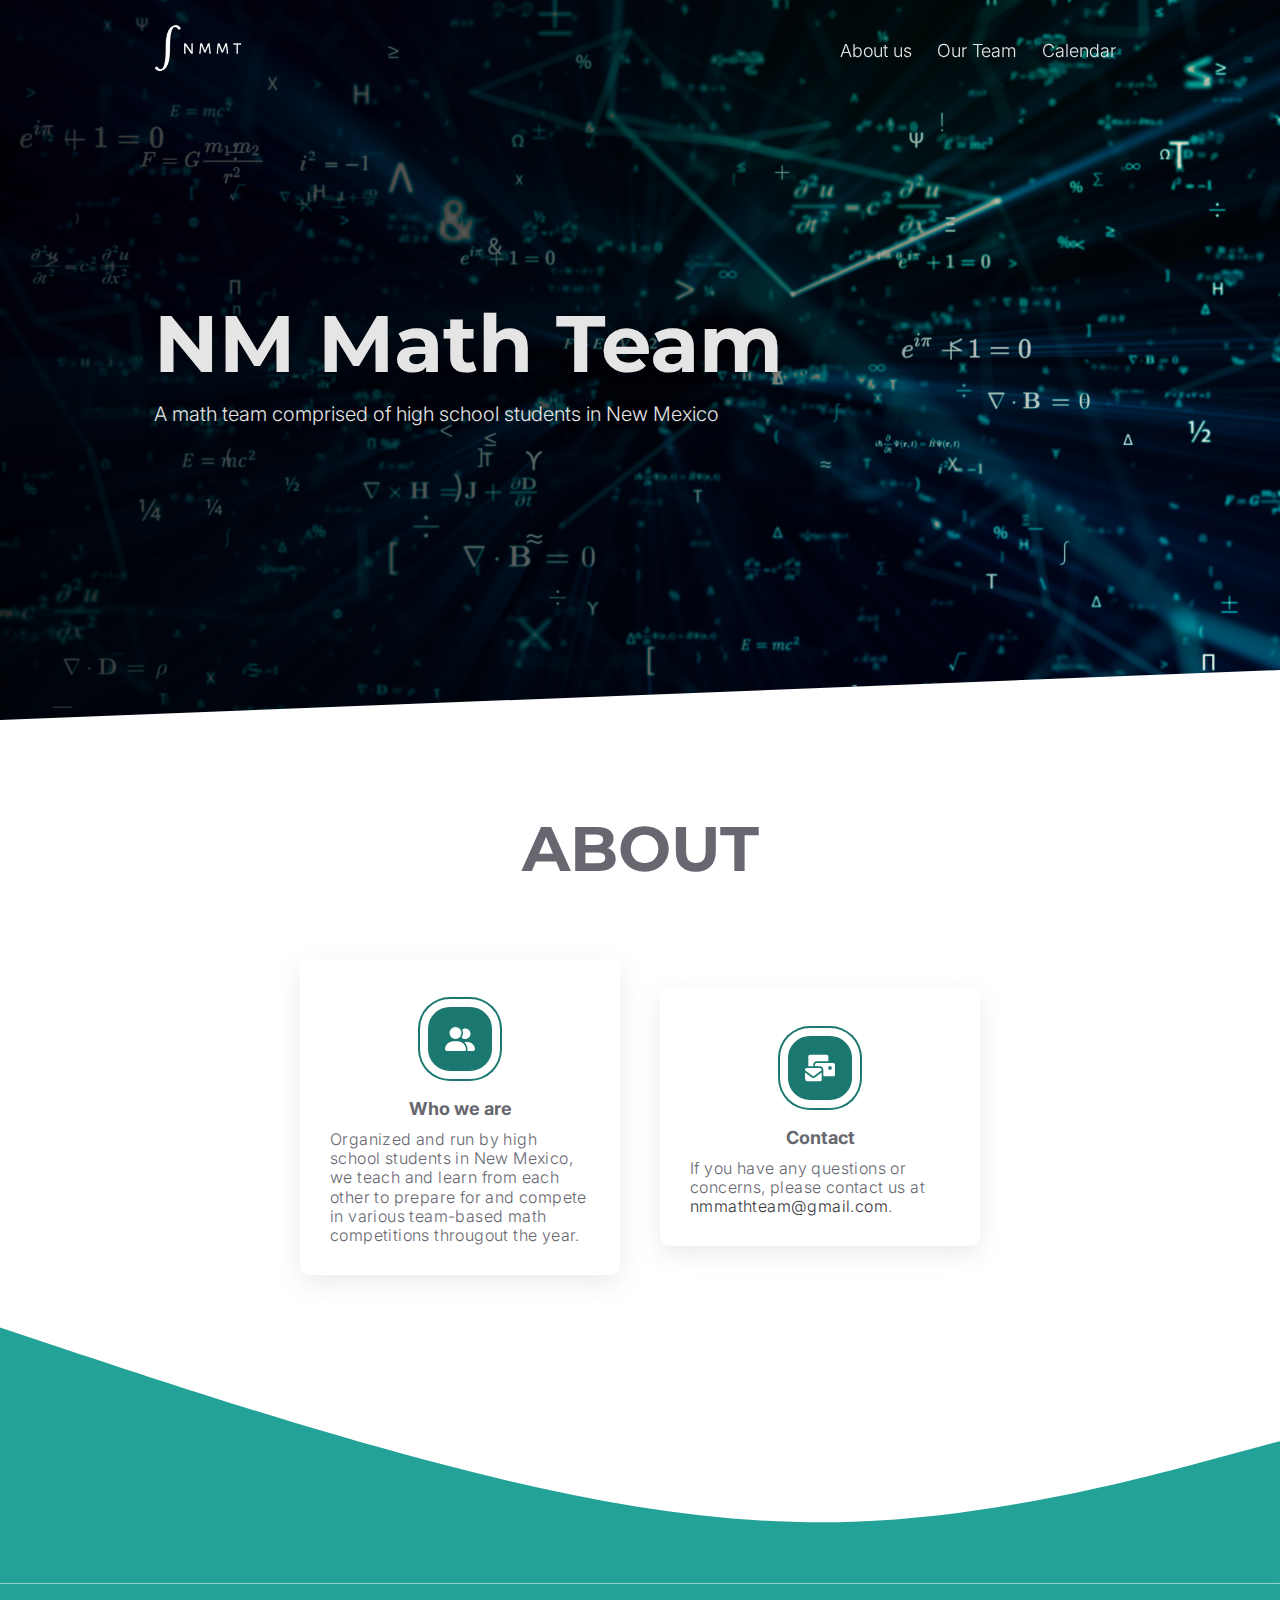
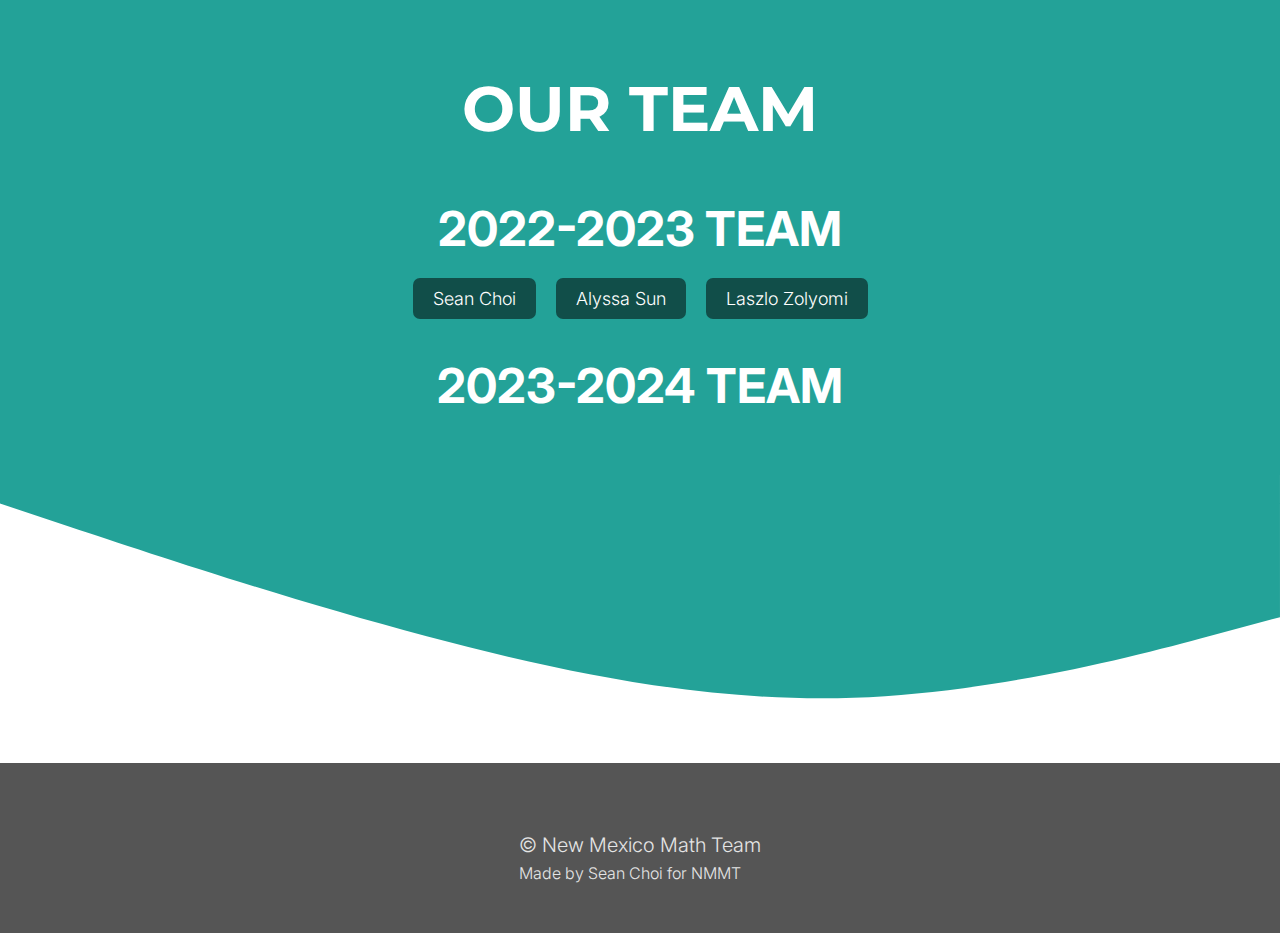
==== index.html @ 55f875b0 "bad fix even more cont'd" ====
<!DOCTYPE html>
<html>

<head>
    <meta charset="utf-8">
    <meta name="viewport" content="width=device-width">
    <link rel="apple-touch-icon" sizes="180x180" href="/img/fav/apple-touch-icon.png">
    <link rel="icon" type="image/png" sizes="32x32" href="/img/fav/favicon-32x32.png">
    <link rel="icon" type="image/png" sizes="16x16" href="/img/fav/favicon-16x16.png">
    <link rel="manifest" href="/site.webmanifest">
    <title>NMMT | Home</title>
    <link rel="preconnect" href="https://fonts.googleapis.com">
    <link rel="preconnect" href="https://fonts.gstatic.com" crossorigin>
    <link
        href="https://fonts.googleapis.com/css2?family=Inter:wght@300;400&family=Montserrat+Alternates:wght@300&family=Montserrat:wght@600&display=swap"
        rel="stylesheet">
    <script src="/js/home.min.js" defer></script>
    <link href="/css/home.min.css" rel="stylesheet" type="text/css" />
</head>

<body>
    <noscript>Please consider enabling Javascript.</noscript>
    <nav></nav>
    <header>
        <h1>NM Math Team</h1>
        <div>A math team comprised of
            high school students in New Mexico

        </div>
    </header>
    <svg xmlns="http://www.w3.org/2000/svg" viewBox="0 0 100 100" preserveAspectRatio="none" class="skew">
        <polygon fill="white" points="0,100 100,0 100,100"></polygon>
    </svg>
    <div class="cards-container">
        <h2>ABOUT</h2>
        <div class="cards">
            <div class="card">
                <svg xmlns="http://www.w3.org/2000/svg" viewBox="0 0 640 512">
                    <path
                        d="M96 128a128 128 0 1 1 256 0A128 128 0 1 1 96 128zM0 482.3C0 383.8 79.8 304 178.3 304h91.4C368.2 304 448 383.8 448 482.3c0 16.4-13.3 29.7-29.7 29.7H29.7C13.3 512 0 498.7 0 482.3zM609.3 512H471.4c5.4-9.4 8.6-20.3 8.6-32v-8c0-60.7-27.1-115.2-69.8-151.8c2.4-.1 4.7-.2 7.1-.2h61.4C567.8 320 640 392.2 640 481.3c0 17-13.8 30.7-30.7 30.7zM432 256c-31 0-59-12.6-79.3-32.9C372.4 196.5 384 163.6 384 128c0-26.8-6.6-52.1-18.3-74.3C384.3 40.1 407.2 32 432 32c61.9 0 112 50.1 112 112s-50.1 112-112 112z"
                        fill="white" />
                </svg>
                <h3>Who we are</h3>
                <p>Organized and run by high school students in New Mexico, we teach and learn from each other to
                    prepare for and compete in various team-based math competitions througout the year.</p>
            </div>
            <div class="card">
                <svg xmlns="http://www.w3.org/2000/svg" viewBox="0 0 576 512">
                    <path
                        d="M96 0C78.3 0 64 14.3 64 32V224h96V192c0-35.3 28.7-64 64-64H448V32c0-17.7-14.3-32-32-32H96zM224 160c-17.7 0-32 14.3-32 32v32h96c35.3 0 64 28.7 64 64V416H544c17.7 0 32-14.3 32-32V192c0-17.7-14.3-32-32-32H224zm240 64h32c8.8 0 16 7.2 16 16v32c0 8.8-7.2 16-16 16H464c-8.8 0-16-7.2-16-16V240c0-8.8 7.2-16 16-16zM32 256c-17.7 0-32 14.3-32 32v13L155.1 415.9c1.4 1 3.1 1.6 4.9 1.6s3.5-.6 4.9-1.6L320 301V288c0-17.7-14.3-32-32-32H32zm288 84.8L184 441.6c-6.9 5.1-15.3 7.9-24 7.9s-17-2.8-24-7.9L0 340.8V480c0 17.7 14.3 32 32 32H288c17.7 0 32-14.3 32-32V340.8z"
                        fill="white" />
                </svg>
                <h3>Contact</h3>
                <p>If you have any questions or concerns, please contact us at <a
                        href="mailto:nmmathteam@gmail.com">nmmathteam@gmail.com</a>.</p>
            </div>
        </div>
    </div>
    <svg class="wa" xmlns="http://www.w3.org/2000/svg" viewBox="0 0 1440 320">
        <path fill="#23a298" fill-opacity="1"
            d="M0,32L80,58.7C160,85,320,139,480,181.3C640,224,800,256,960,250.7C1120,245,1280,203,1360,181.3L1440,160L1440,320L1360,320C1280,320,1120,320,960,320C800,320,640,320,480,320C320,320,160,320,80,320L0,320Z">
        </path>
    </svg>
    <section class="two wave">
        <h2>OUR TEAM</h2>
        <h3>2022-2023 TEAM</h3>
        <div class="name-wrap">
            <div class="name">Sean Choi</div>
            <div class="name">Alyssa Sun</div>
            <div class="name">Laszlo Zolyomi</div>
        </div>
        <h3>2023-2024 TEAM</h3>

    </section>
    <svg class="wa" xmlns="http://www.w3.org/2000/svg" viewBox="0 0 1440 320">
        <path fill="#23a298" fill-opacity="1"
            d="M0,32L80,58.7C160,85,320,139,480,181.3C640,224,800,256,960,250.7C1120,245,1280,203,1360,181.3L1440,160L1440,0L1360,0C1280,0,1120,0,960,0C800,0,640,0,480,0C320,0,160,0,80,0L0,0Z">
        </path>
    </svg>
    <footer></footer>
</body>

</html>
---- css/home.min.css ----
@charset "UTF-8";*{box-sizing:border-box}body,html{margin:0;padding:0;font-size:18px;font-family:inter,sans-serif;height:100%;font-weight:300;overscroll-behavior:none}nav,footer,.cards{display:flex;align-items:center}h1,h2{font-family:montserrat,sans-serif}a:not(nav a){color:#36363b;text-decoration:none;transition:color .3s}a:not(nav a):hover{color:#000}section{padding:50px 15vw;margin:0}section.two{background-color:#23a298;color:#fff}hr{width:80vw;border-top:1px solid #eee}h2{font-size:63px;text-align:center;margin-top:4vh;color:#676770}h3{font-size:48px;margin-top:3vh;color:#676770;margin-bottom:10px}.two h2,.two h3{color:#fff}nav{padding:0 12vw;width:100%;height:100px;justify-content:space-between;position:fixed;z-index:1;background:0 0;transition:background .3s,height .3s}nav a{color:#e5e5e5;text-decoration:none;white-space:nowrap;transition:color .3s}nav img{height:50px;transition:height .3s,invert .3s;width:auto}nav li{list-style:none;margin:0;padding:0;display:inline-block;margin-left:10px;margin-right:10px}nav ul{margin:0;padding:0}@media only screen and (max-width:800px){nav{padding:0 5vw}}.collapsed-nav{height:50px;background:#fff;box-shadow:0 2px 2px rgba(0,0,0,5%)}.collapsed-nav img{filter:invert(1);height:40px}.collapsed-nav a{color:#1f2532}#hamburger{display:none;cursor:pointer;z-index:4}#hamburger div{width:35px;height:5px;border-radius:3px;background-color:#fff;margin:6px 0;transition:.3s}#hamburger.open div:nth-of-type(1){transform:translate(0,11px)rotate(45deg)}#hamburger.open div:nth-of-type(2){opacity:0}#hamburger.open div:nth-of-type(3){transform:translate(0,-11px)rotate(-45deg)}@media only screen and (max-width:800px){.collapsed-nav a{color:#fff}.collapsed-nav #hamburger div{background:#000}nav ul{display:flex;flex-direction:column;position:absolute;align-items:center;top:0;right:0;transform:translateX(200px);-webkit-transform:translateX(200px);width:200px;height:100vh;z-index:2;background:#23a298;margin:0;padding:60px 15px 0;transition:transform .3s;overflow:hidden}nav ul li{padding:10px 25px;border-bottom:1px solid rgba(255,255,255,.1);margin:0}nav ul a{display:block;position:relative;padding-top:10px;padding-bottom:10px;text-transform:uppercase}nav ul.open{transform:translateX(0);-webkit-transform:translateX(0)}#hamburger{display:block}#hamburger.open{position:fixed;top:20px;right:20px}#hamburger.open div{background-color:#fff}}footer{background:#555;height:170px;padding:0 35vw 0 25vw;justify-content:space-between;color:#e5e5e5}footer div{display:inline-block}footer a{text-decoration:none;color:#e5e5e5}footer img{height:60px}#footer-links{display:none}#copyright{margin:0}footer{padding:0;justify-content:center}@media only screen and (max-width:800px){#footer-links{display:none}#copyright{margin:0}footer{padding:0;justify-content:center;height:120px}}@media only screen and (max-width:500px){#madebyme{display:none;font-size:15px}}#copyright{display:block;font-size:20px;margin-top:20px;margin-bottom:5px}#madebyme{font-size:16px}#footer-links a{display:block;line-height:1.4}header{height:80vh;display:flex;flex-direction:column;justify-content:center;padding-left:12vw;color:#e5e5e5;background:linear-gradient(to right,rgba(0,0,0,.8),rgba(0,0,0,.6),transparent),url(/img/bg.jpeg);background-repeat:no-repeat;background-size:cover;background-position:50%;text-shadow:0 0 10px rgba(0,0,0,.4)}header div{font-size:20px}header h1{margin:0;padding:0;margin-bottom:10px;font-size:80px}.skew{transform:translateY(-50px);width:100%;height:50px}@media only screen and (max-width:800px){header{padding-left:5vw;height:90vh}header h1{font-size:60px;margin-bottom:30px}header div{font-size:17px}.skew{height:30px;transform:translateY(-30px)}}@media only screen and (max-width:500px){header{height:100vh;padding-left:15px}header h1{white-space:wrap;padding-left:10%;line-height:1.4}header div{display:none}.cards{padding:0 5vw}.skew{display:none}}.cards{padding:0 15vw;justify-content:center;flex-wrap:wrap;flex-grow:1;font-size:16px;line-height:1.3em;color:#676770}.cards h3{margin:0;padding:0;margin-bottom:10px;font-size:18px;text-align:center}.card{margin:20px;padding:30px;padding-top:40px;width:25vw;box-shadow:rgba(149,157,165,.2)0 8px 24px;min-width:300px;max-width:600px;border-radius:10px}.card p{margin:0;padding:0;letter-spacing:.4px;line-height:1.2em}.card img,.card svg{margin:0 auto;margin-bottom:20px;height:80px;width:80px;display:block;background:#1a7871;padding:17px;border-radius:30px;border:8px solid #fff;box-shadow:0 0 0 2px #1a7871}section{text-align:center}svg.wa:nth-of-type(2){transform:translateY(4px)}.name{background:#114e49;padding:10px 20px;border-radius:7px;display:block;margin:10px}.name-wrap{display:flex;justify-content:center;flex-wrap:wrap}
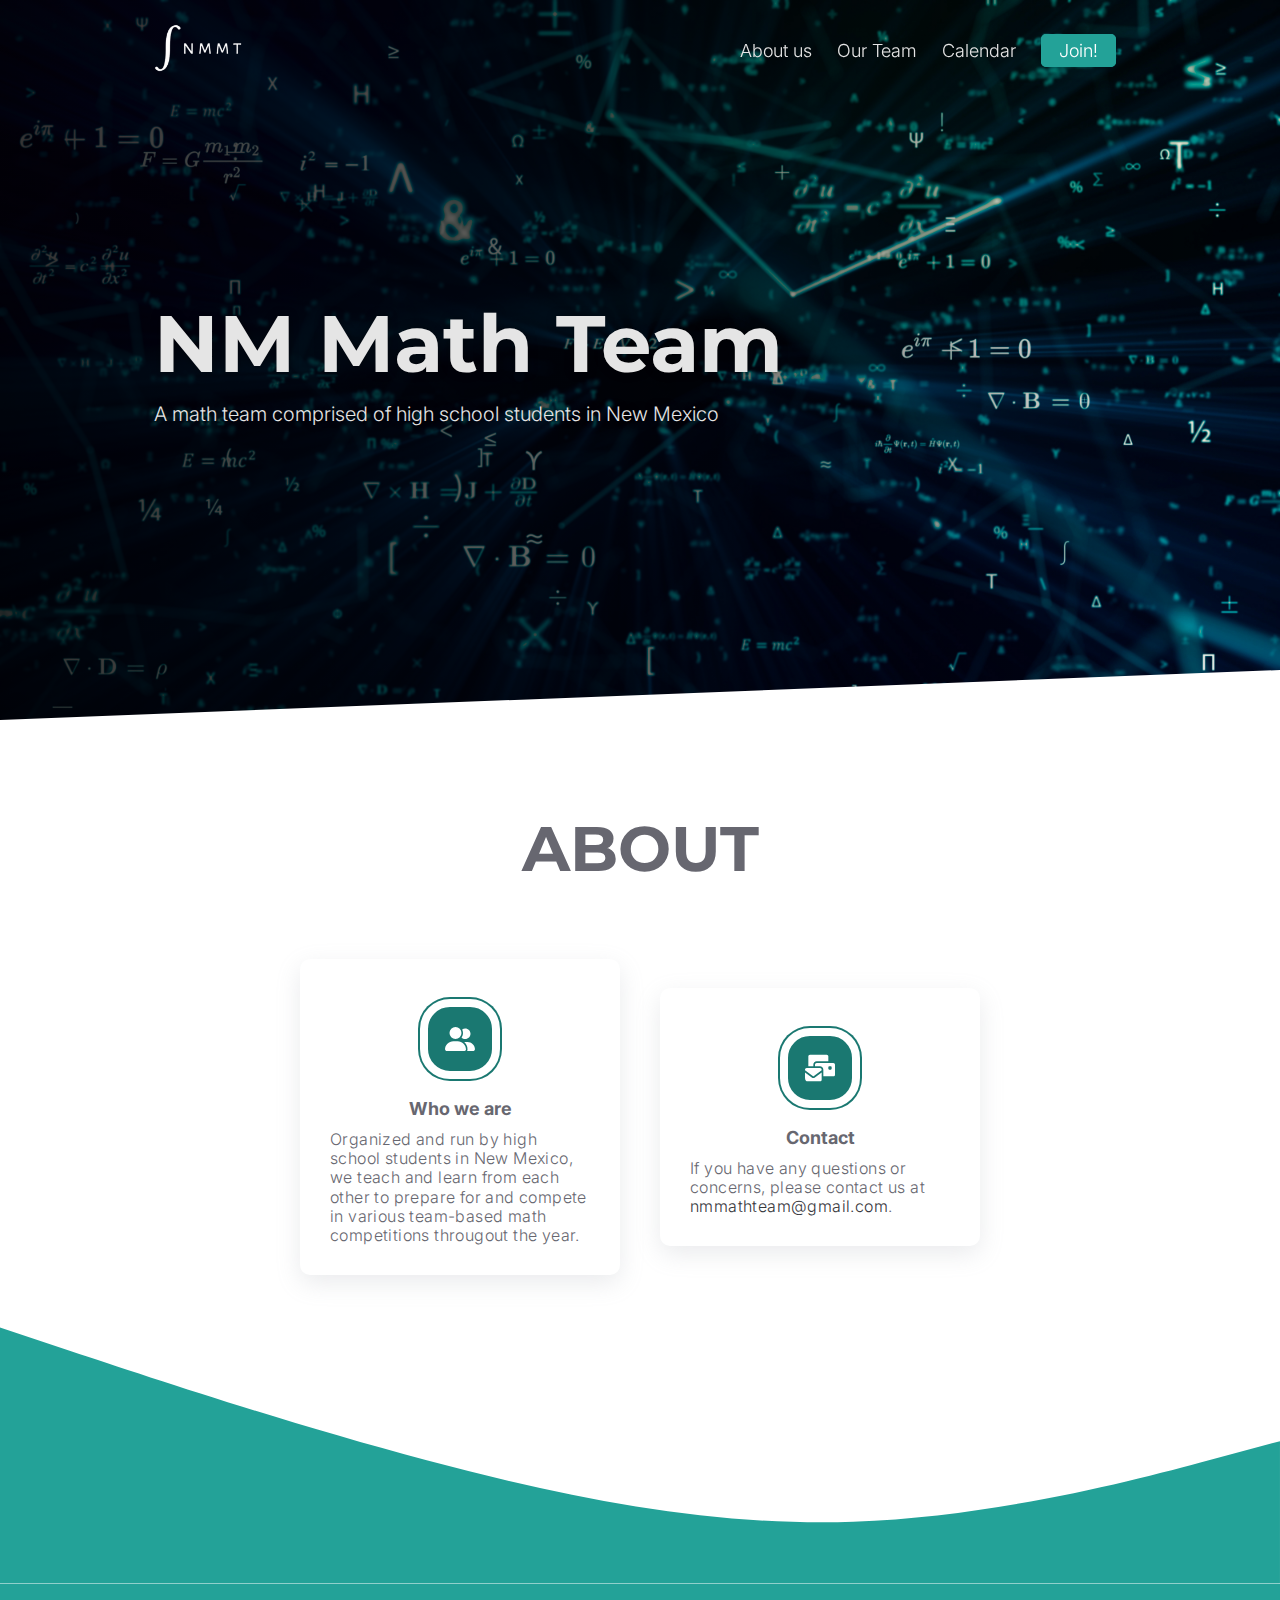
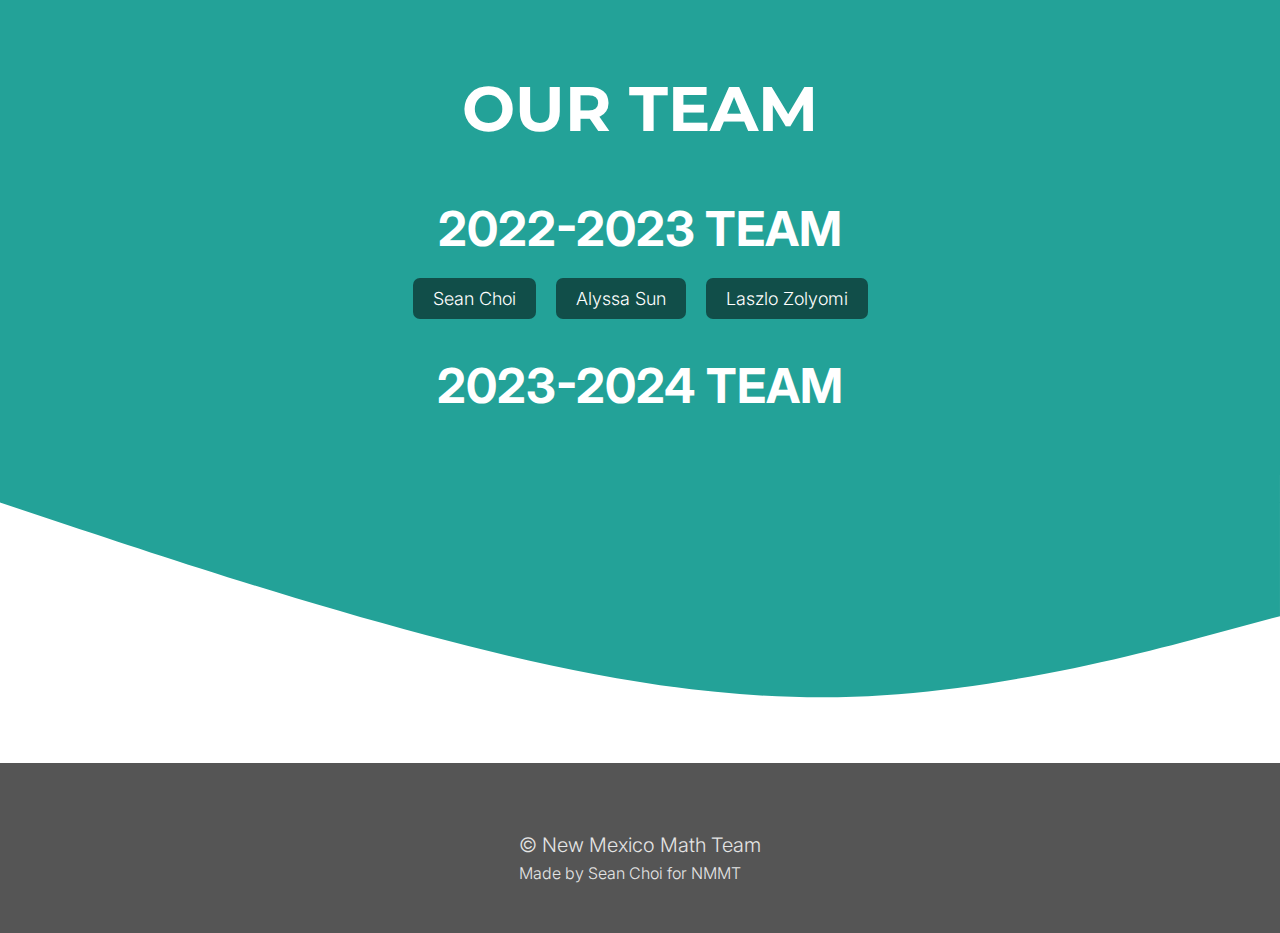
==== commit 8c3dc8e1: "Add Join button" ====
--- a/index.html
+++ b/index.html
@@ -14,8 +14,8 @@
     <link
         href="https://fonts.googleapis.com/css2?family=Inter:wght@300;400&family=Montserrat+Alternates:wght@300&family=Montserrat:wght@600&display=swap"
         rel="stylesheet">
-    <script src="/js/home.min.js" defer></script>
-    <link href="/css/home.min.css" rel="stylesheet" type="text/css" />
+    <script src="/js/home.js" defer></script>
+    <link href="/css/home.css" rel="stylesheet" type="text/css" />
 </head>
 
 <body>
@@ -80,4 +80,4 @@
     <footer></footer>
 </body>
 
-</html>
+</html>--- a/css/home.css
+++ b/css/home.css
@@ -0,0 +1 @@
+@charset "UTF-8";*{box-sizing:border-box}body,html{margin:0;padding:0;font-size:18px;font-family:inter,sans-serif;height:100%;font-weight:300;overscroll-behavior:none}nav,footer,.cards{display:flex;align-items:center}h1,h2{font-family:montserrat,sans-serif}a:not(nav a){color:#36363b;text-decoration:none;transition:color .3s}a:not(nav a):hover{color:#000}section{padding:50px 15vw;margin:0}section.two{background-color:#23a298;color:#fff}hr{width:80vw;border-top:1px solid #eee}h2{font-size:63px;text-align:center;margin-top:4vh;color:#676770}h3{font-size:48px;margin-top:3vh;color:#676770;margin-bottom:10px}.two h2,.two h3{color:#fff}#join{background:#23a298;padding:5px 17px;border-radius:5px;color:#fff;border:1px solid #23a298;transition:color .3s,background .3s}#join:hover{color:#23a298;background:0 0}nav{padding:0 12vw;width:100%;height:100px;justify-content:space-between;position:fixed;z-index:1;background:0 0;transition:background .3s,height .3s}nav a{color:#e5e5e5;text-decoration:none;white-space:nowrap;transition:color .3s}nav img{height:50px;transition:height .3s,invert .3s;width:auto}nav li{list-style:none;margin:0;padding:0;display:inline-block;margin-left:10px;margin-right:10px}nav ul{margin:0;padding:0}@media only screen and (max-width:800px){nav{padding:0 5vw}}.collapsed-nav{height:50px;background:#fff;box-shadow:0 2px 2px rgba(0,0,0,5%)}.collapsed-nav img{filter:invert(1);height:40px}.collapsed-nav a{color:#1f2532}#hamburger{display:none;cursor:pointer;z-index:4}#hamburger div{width:35px;height:5px;border-radius:3px;background-color:#fff;margin:6px 0;transition:.3s}#hamburger.open div:nth-of-type(1){transform:translate(0,11px)rotate(45deg)}#hamburger.open div:nth-of-type(2){opacity:0}#hamburger.open div:nth-of-type(3){transform:translate(0,-11px)rotate(-45deg)}@media only screen and (max-width:800px){.collapsed-nav a{color:#fff}.collapsed-nav #hamburger div{background:#000}nav ul{display:flex;flex-direction:column;position:absolute;align-items:center;top:0;right:0;transform:translateX(200px);-webkit-transform:translateX(200px);width:200px;height:100vh;z-index:2;background:#23a298;margin:0;padding:60px 15px 0;transition:transform .3s;overflow:hidden}nav ul li{padding:10px 25px;border-bottom:1px solid rgba(255,255,255,.1);margin:0}nav ul a{display:block;position:relative;padding-top:10px;padding-bottom:10px;text-transform:uppercase}nav ul.open{transform:translateX(0);-webkit-transform:translateX(0)}#hamburger{display:block}#hamburger.open{position:fixed;top:20px;right:20px}#hamburger.open div{background-color:#fff}}footer{background:#555;height:170px;padding:0 35vw 0 25vw;justify-content:space-between;color:#e5e5e5}footer div{display:inline-block}footer a{text-decoration:none;color:#e5e5e5}footer img{height:60px}#footer-links{display:none}#copyright{margin:0}footer{padding:0;justify-content:center}@media only screen and (max-width:800px){#footer-links{display:none}#copyright{margin:0}footer{padding:0;justify-content:center;height:120px}}@media only screen and (max-width:500px){#madebyme{display:none;font-size:15px}}#copyright{display:block;font-size:20px;margin-top:20px;margin-bottom:5px}#madebyme{font-size:16px}#footer-links a{display:block;line-height:1.4}header{height:80vh;display:flex;flex-direction:column;justify-content:center;padding-left:12vw;color:#e5e5e5;background:linear-gradient(to right,rgba(0,0,0,.8),rgba(0,0,0,.6),transparent),url(/img/bg.jpeg);background-repeat:no-repeat;background-size:cover;background-position:50%;text-shadow:0 0 10px rgba(0,0,0,.4)}header div{font-size:20px}header h1{margin:0;padding:0;margin-bottom:10px;font-size:80px}.skew{transform:translateY(-50px);width:100%;height:50px}@media only screen and (max-width:800px){header{padding-left:5vw;height:90vh}header h1{font-size:60px;margin-bottom:30px}header div{font-size:17px}.skew{height:30px;transform:translateY(-30px)}}@media only screen and (max-width:500px){header{height:100vh;padding-left:15px}header h1{white-space:wrap;padding-left:10%;line-height:1.4}header div{display:none}.cards{padding:0 5vw}.skew{display:none}}.cards{padding:0 15vw;justify-content:center;flex-wrap:wrap;flex-grow:1;font-size:16px;line-height:1.3em;color:#676770}.cards h3{margin:0;padding:0;margin-bottom:10px;font-size:18px;text-align:center}.card{margin:20px;padding:30px;padding-top:40px;width:25vw;box-shadow:rgba(149,157,165,.2)0 8px 24px;min-width:300px;max-width:600px;border-radius:10px}.card p{margin:0;padding:0;letter-spacing:.4px;line-height:1.2em}.card img,.card svg{margin:0 auto;margin-bottom:20px;height:80px;width:80px;display:block;background:#1a7871;padding:17px;border-radius:30px;border:8px solid #fff;box-shadow:0 0 0 2px #1a7871}section{text-align:center}svg.wa:nth-of-type(2){transform:translateY(4px)}svg.wa:nth-of-type(3){transform:translateY(-1px)}.name{background:#114e49;padding:10px 20px;border-radius:7px;display:block;margin:10px}.name-wrap{display:flex;justify-content:center;flex-wrap:wrap}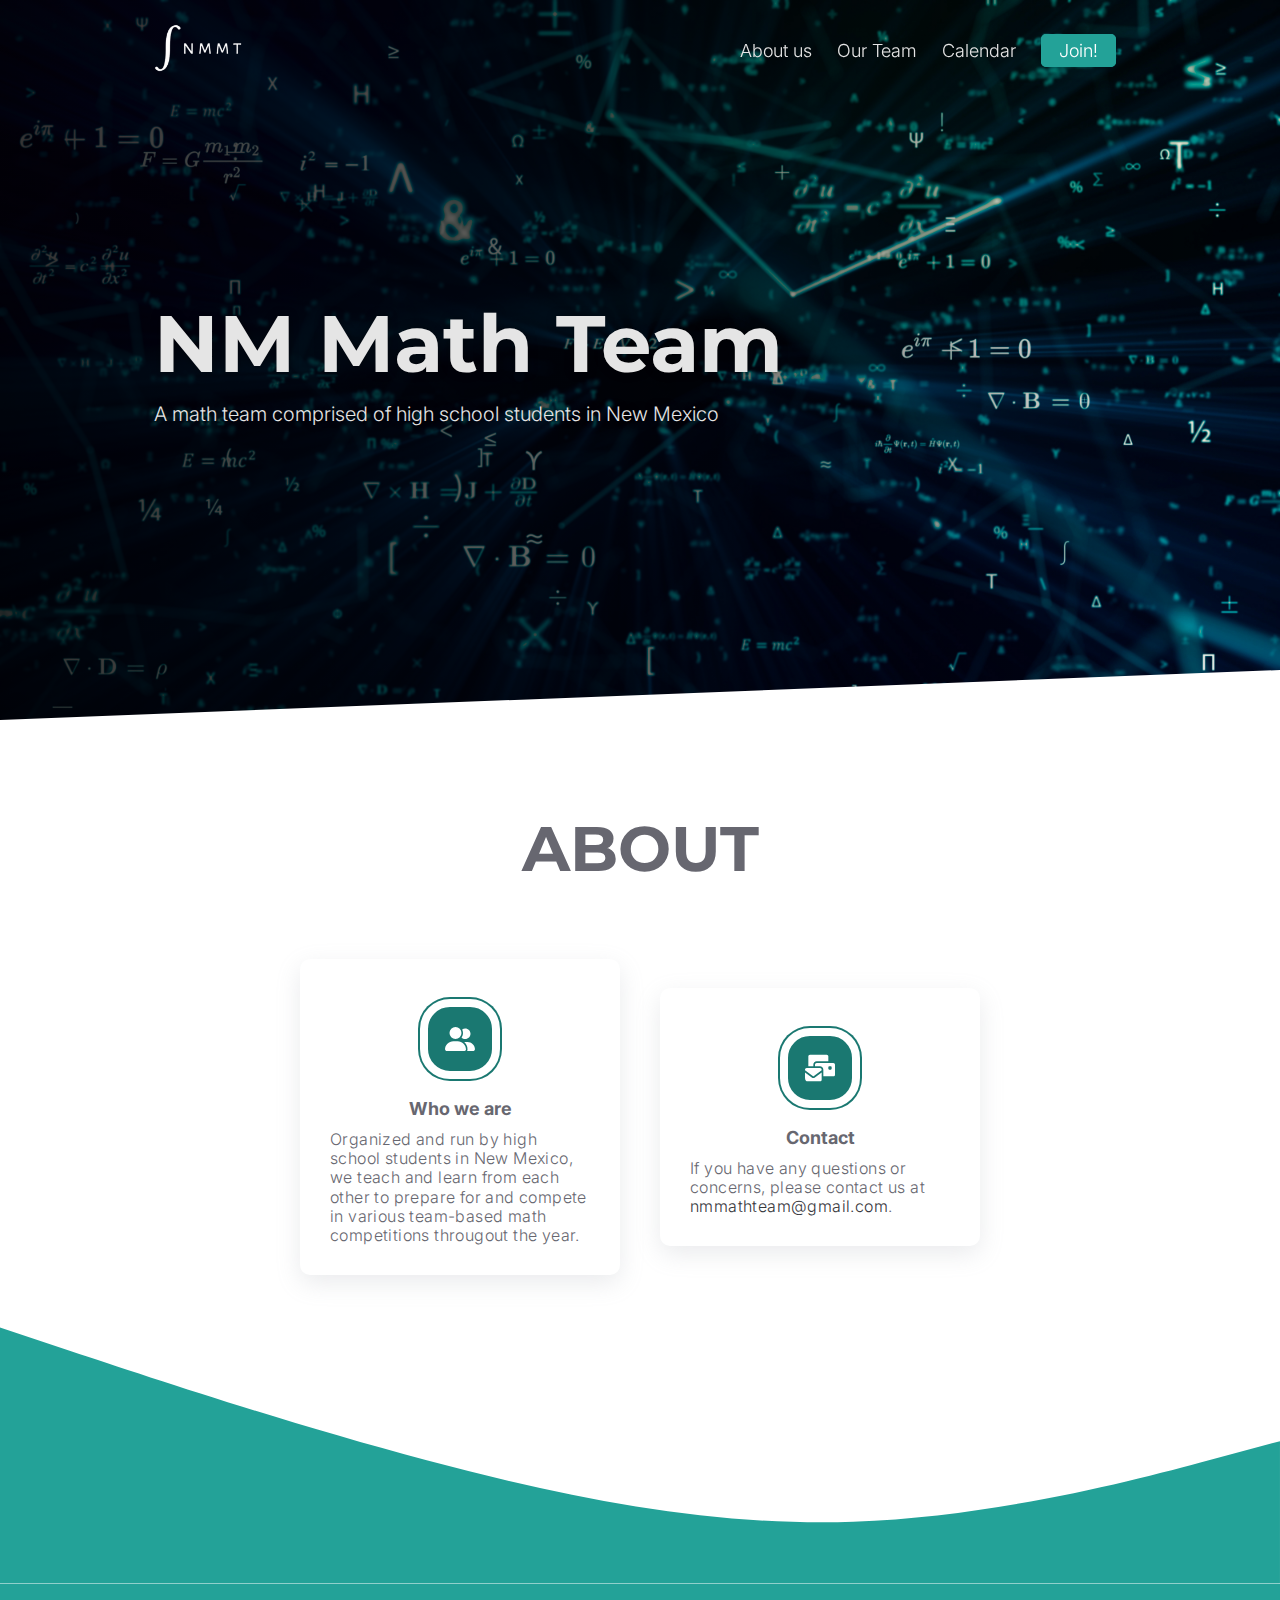
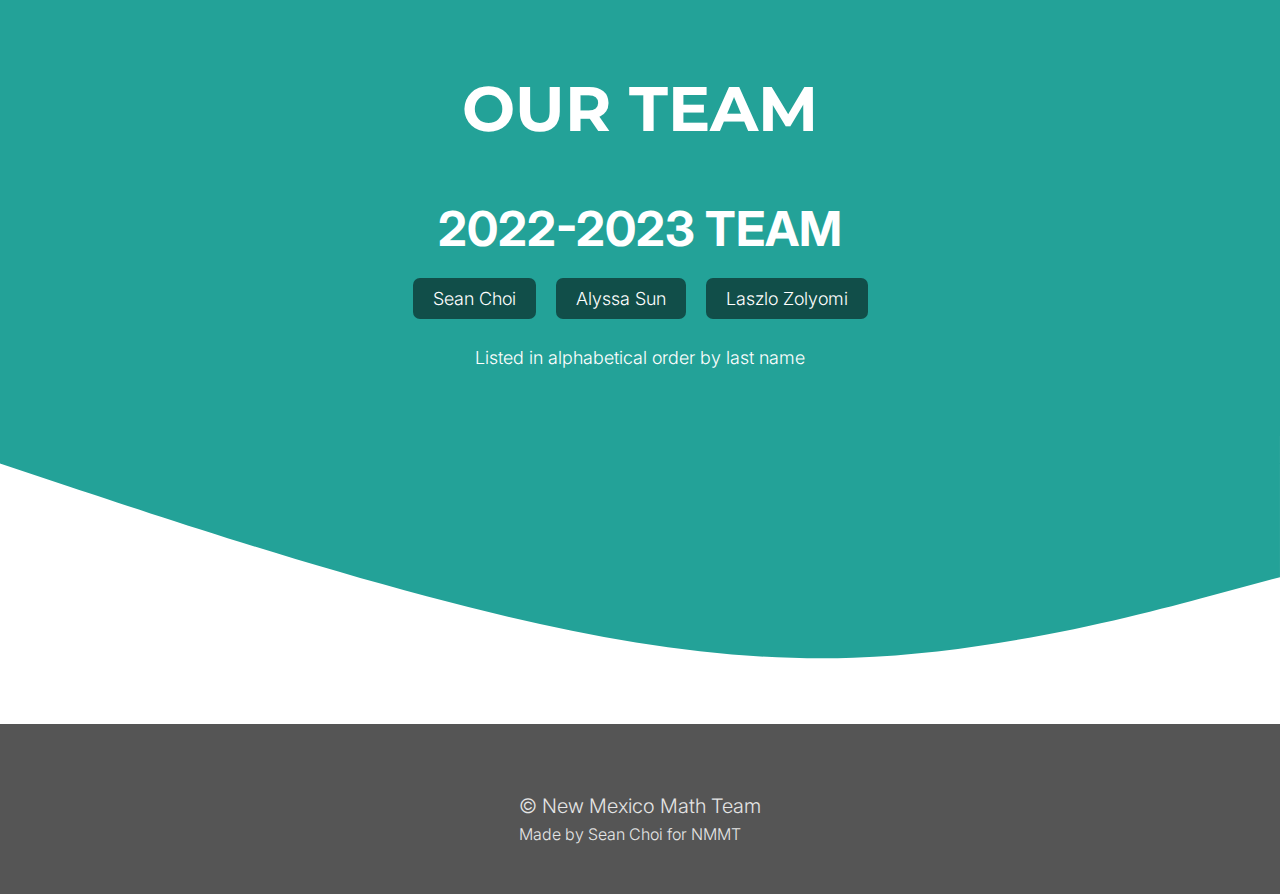
==== commit 112452f5: "alphabetize" ====
--- a/index.html
+++ b/index.html
@@ -69,7 +69,7 @@
             <div class="name">Alyssa Sun</div>
             <div class="name">Laszlo Zolyomi</div>
         </div>
-        <h3>2023-2024 TEAM</h3>
+        <p>Listed in alphabetical order by last name</p>
 
     </section>
     <svg class="wa" xmlns="http://www.w3.org/2000/svg" viewBox="0 0 1440 320">
@@ -80,4 +80,4 @@
     <footer></footer>
 </body>
 
-</html>+</html>
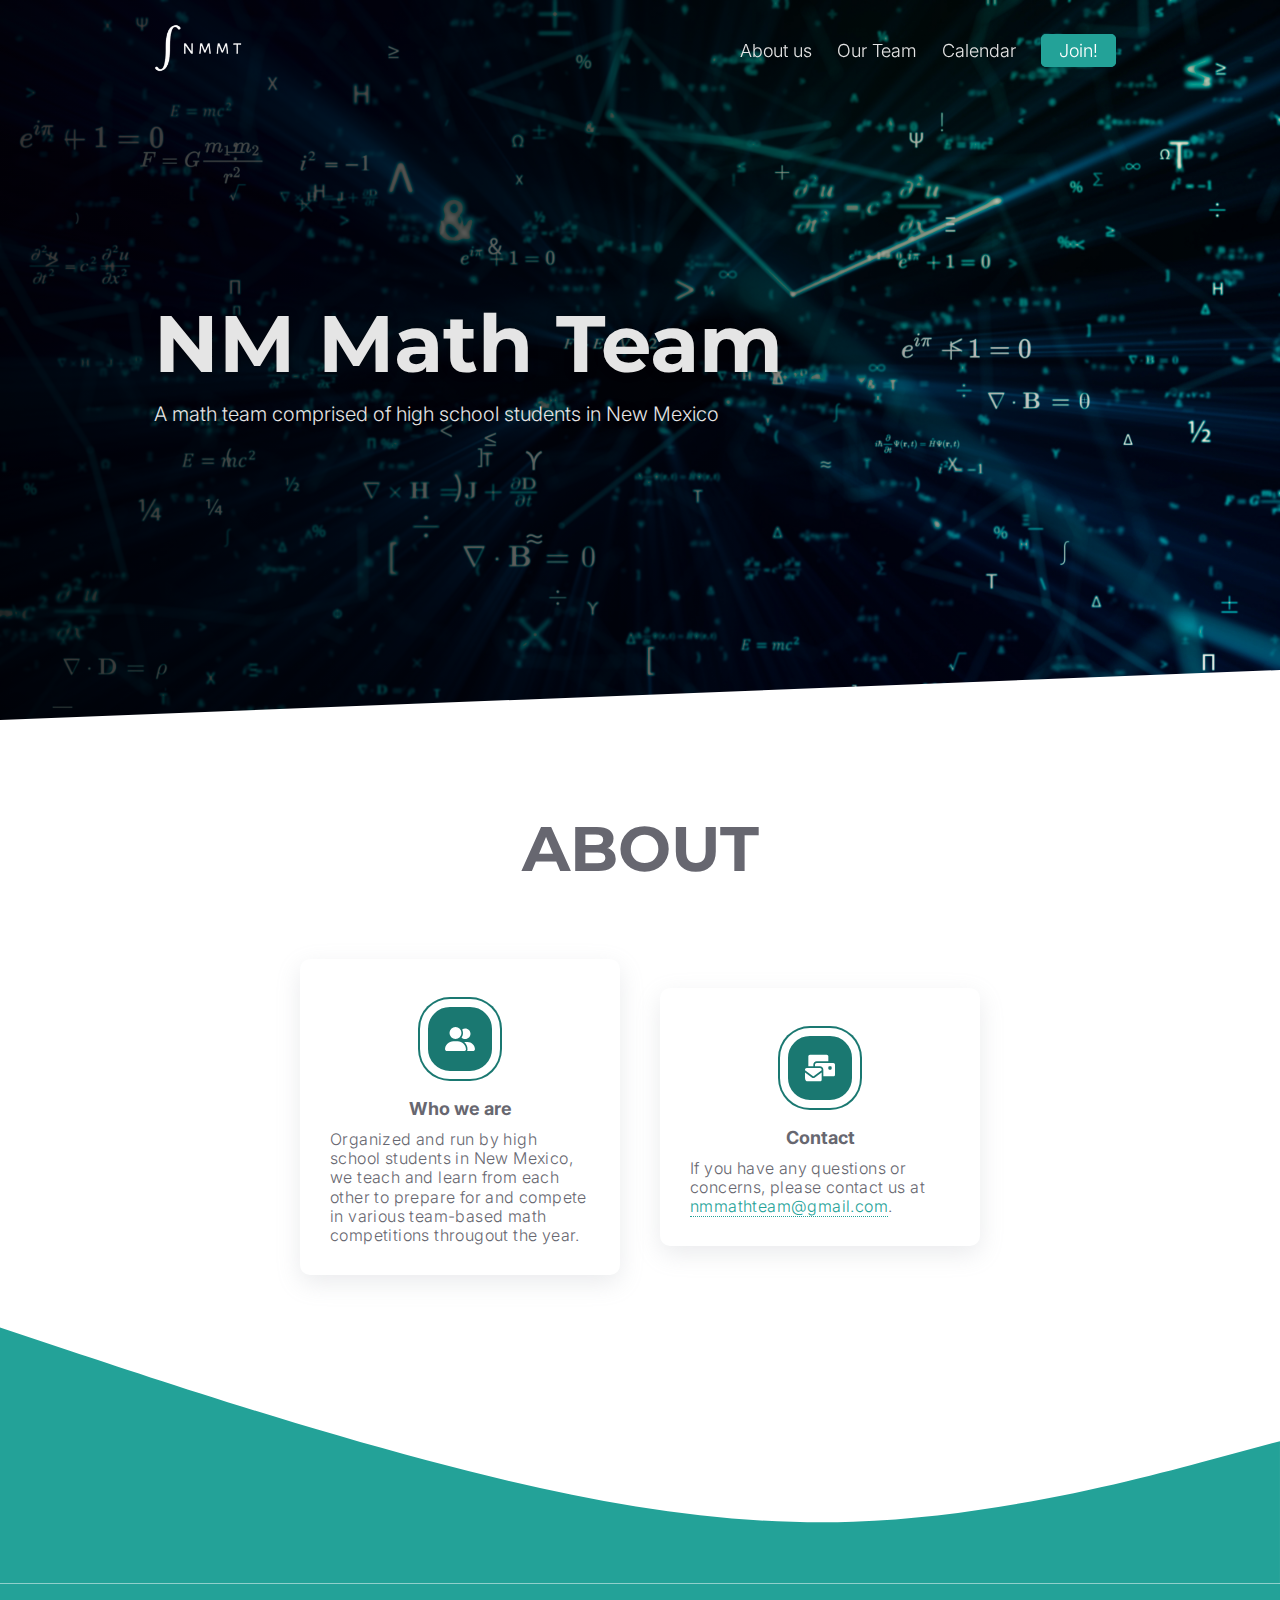
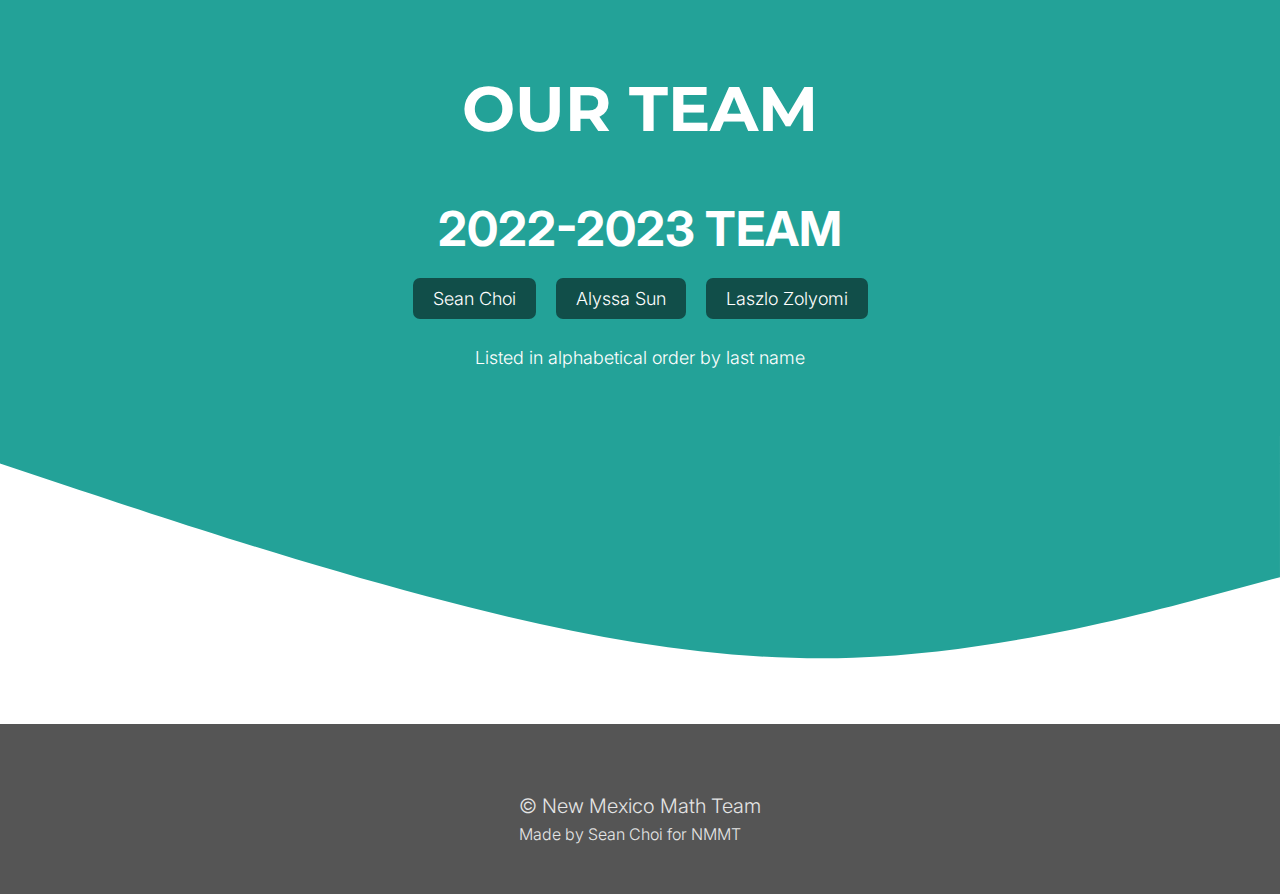
==== commit 6b32945e: "Mobile fix" ====
--- a/index.html
+++ b/index.html
@@ -80,4 +80,4 @@
     <footer></footer>
 </body>
 
-</html>
+</html>--- a/css/home.css
+++ b/css/home.css
@@ -1 +1 @@
-@charset "UTF-8";*{box-sizing:border-box}body,html{margin:0;padding:0;font-size:18px;font-family:inter,sans-serif;height:100%;font-weight:300;overscroll-behavior:none}nav,footer,.cards{display:flex;align-items:center}h1,h2{font-family:montserrat,sans-serif}a:not(nav a){color:#36363b;text-decoration:none;transition:color .3s}a:not(nav a):hover{color:#000}section{padding:50px 15vw;margin:0}section.two{background-color:#23a298;color:#fff}hr{width:80vw;border-top:1px solid #eee}h2{font-size:63px;text-align:center;margin-top:4vh;color:#676770}h3{font-size:48px;margin-top:3vh;color:#676770;margin-bottom:10px}.two h2,.two h3{color:#fff}#join{background:#23a298;padding:5px 17px;border-radius:5px;color:#fff;border:1px solid #23a298;transition:color .3s,background .3s}#join:hover{color:#23a298;background:0 0}nav{padding:0 12vw;width:100%;height:100px;justify-content:space-between;position:fixed;z-index:1;background:0 0;transition:background .3s,height .3s}nav a{color:#e5e5e5;text-decoration:none;white-space:nowrap;transition:color .3s}nav img{height:50px;transition:height .3s,invert .3s;width:auto}nav li{list-style:none;margin:0;padding:0;display:inline-block;margin-left:10px;margin-right:10px}nav ul{margin:0;padding:0}@media only screen and (max-width:800px){nav{padding:0 5vw}}.collapsed-nav{height:50px;background:#fff;box-shadow:0 2px 2px rgba(0,0,0,5%)}.collapsed-nav img{filter:invert(1);height:40px}.collapsed-nav a{color:#1f2532}#hamburger{display:none;cursor:pointer;z-index:4}#hamburger div{width:35px;height:5px;border-radius:3px;background-color:#fff;margin:6px 0;transition:.3s}#hamburger.open div:nth-of-type(1){transform:translate(0,11px)rotate(45deg)}#hamburger.open div:nth-of-type(2){opacity:0}#hamburger.open div:nth-of-type(3){transform:translate(0,-11px)rotate(-45deg)}@media only screen and (max-width:800px){.collapsed-nav a{color:#fff}.collapsed-nav #hamburger div{background:#000}nav ul{display:flex;flex-direction:column;position:absolute;align-items:center;top:0;right:0;transform:translateX(200px);-webkit-transform:translateX(200px);width:200px;height:100vh;z-index:2;background:#23a298;margin:0;padding:60px 15px 0;transition:transform .3s;overflow:hidden}nav ul li{padding:10px 25px;border-bottom:1px solid rgba(255,255,255,.1);margin:0}nav ul a{display:block;position:relative;padding-top:10px;padding-bottom:10px;text-transform:uppercase}nav ul.open{transform:translateX(0);-webkit-transform:translateX(0)}#hamburger{display:block}#hamburger.open{position:fixed;top:20px;right:20px}#hamburger.open div{background-color:#fff}}footer{background:#555;height:170px;padding:0 35vw 0 25vw;justify-content:space-between;color:#e5e5e5}footer div{display:inline-block}footer a{text-decoration:none;color:#e5e5e5}footer img{height:60px}#footer-links{display:none}#copyright{margin:0}footer{padding:0;justify-content:center}@media only screen and (max-width:800px){#footer-links{display:none}#copyright{margin:0}footer{padding:0;justify-content:center;height:120px}}@media only screen and (max-width:500px){#madebyme{display:none;font-size:15px}}#copyright{display:block;font-size:20px;margin-top:20px;margin-bottom:5px}#madebyme{font-size:16px}#footer-links a{display:block;line-height:1.4}header{height:80vh;display:flex;flex-direction:column;justify-content:center;padding-left:12vw;color:#e5e5e5;background:linear-gradient(to right,rgba(0,0,0,.8),rgba(0,0,0,.6),transparent),url(/img/bg.jpeg);background-repeat:no-repeat;background-size:cover;background-position:50%;text-shadow:0 0 10px rgba(0,0,0,.4)}header div{font-size:20px}header h1{margin:0;padding:0;margin-bottom:10px;font-size:80px}.skew{transform:translateY(-50px);width:100%;height:50px}@media only screen and (max-width:800px){header{padding-left:5vw;height:90vh}header h1{font-size:60px;margin-bottom:30px}header div{font-size:17px}.skew{height:30px;transform:translateY(-30px)}}@media only screen and (max-width:500px){header{height:100vh;padding-left:15px}header h1{white-space:wrap;padding-left:10%;line-height:1.4}header div{display:none}.cards{padding:0 5vw}.skew{display:none}}.cards{padding:0 15vw;justify-content:center;flex-wrap:wrap;flex-grow:1;font-size:16px;line-height:1.3em;color:#676770}.cards h3{margin:0;padding:0;margin-bottom:10px;font-size:18px;text-align:center}.card{margin:20px;padding:30px;padding-top:40px;width:25vw;box-shadow:rgba(149,157,165,.2)0 8px 24px;min-width:300px;max-width:600px;border-radius:10px}.card p{margin:0;padding:0;letter-spacing:.4px;line-height:1.2em}.card img,.card svg{margin:0 auto;margin-bottom:20px;height:80px;width:80px;display:block;background:#1a7871;padding:17px;border-radius:30px;border:8px solid #fff;box-shadow:0 0 0 2px #1a7871}section{text-align:center}svg.wa:nth-of-type(2){transform:translateY(4px)}svg.wa:nth-of-type(3){transform:translateY(-1px)}.name{background:#114e49;padding:10px 20px;border-radius:7px;display:block;margin:10px}.name-wrap{display:flex;justify-content:center;flex-wrap:wrap}+@charset "UTF-8";*{box-sizing:border-box}body,html{margin:0;padding:0;font-size:18px;font-family:inter,sans-serif;height:100%;font-weight:300;overscroll-behavior:none}nav,footer,.cards{display:flex;align-items:center}h1,h2{font-family:montserrat,sans-serif}a:not(nav a){color:#23a298;text-decoration:none;border-bottom:1px dotted #23a298;transition:color .3s,border-color .3s}a:not(nav a):hover{color:#1a7871;border-color:#1a7871}section{padding:50px 15vw;margin:0}section.two{background-color:#23a298;color:#fff}hr{width:80vw;border-top:1px solid #eee}h2{font-size:63px;text-align:center;margin-top:4vh;color:#676770}h3{font-size:48px;margin-top:3vh;color:#676770;margin-bottom:10px}.two h2,.two h3{color:#fff}nav{padding:0 12vw;width:100%;height:100px;justify-content:space-between;position:fixed;z-index:1;background:0 0;transition:background .3s,height .3s}nav a{color:#e5e5e5;text-decoration:none;white-space:nowrap;transition:color .3s}nav img{height:50px;transition:height .3s,invert .3s;width:auto}nav li{list-style:none;margin:0;padding:0;display:inline-block;margin-left:10px;margin-right:10px}nav ul{margin:0;padding:0}@media only screen and (max-width:800px){nav{padding:0 5vw}}.collapsed-nav{height:50px;background:#fff;box-shadow:0 2px 2px rgba(0,0,0,5%)}.collapsed-nav img{filter:invert(1);height:40px}.collapsed-nav a{color:#1f2532}#join{background:#23a298;padding:5px 17px;border-radius:5px;color:#fff;border:1px solid #23a298;transition:color .3s,background .3s}#join:hover{color:#23a298;background:0 0}#hamburger{display:none;cursor:pointer;z-index:4}#hamburger div{width:35px;height:5px;border-radius:3px;background-color:#fff;margin:6px 0;transition:.3s}#hamburger.open div:nth-of-type(1){transform:translate(0,11px)rotate(45deg)}#hamburger.open div:nth-of-type(2){opacity:0}#hamburger.open div:nth-of-type(3){transform:translate(0,-11px)rotate(-45deg)}@media only screen and (max-width:800px){.collapsed-nav a{color:#fff}.collapsed-nav #hamburger div{background:#000}#join,#join:hover{background:0 0;color:#fff}nav ul{display:flex;flex-direction:column;position:absolute;align-items:center;top:0;right:0;transform:translateX(200px);-webkit-transform:translateX(200px);width:200px;height:100vh;z-index:2;background:#23a298;margin:0;padding:60px 15px 0;transition:transform .3s;overflow:hidden}nav ul li{padding:10px 25px;border-bottom:1px solid rgba(255,255,255,.1);margin:0}nav ul a{display:block;position:relative;padding-top:10px;padding-bottom:10px;text-transform:uppercase}nav ul.open{transform:translateX(0);-webkit-transform:translateX(0)}#hamburger{display:block}#hamburger.open{position:fixed;top:20px;right:20px}#hamburger.open div{background-color:#fff}}footer{background:#555;height:170px;padding:0 35vw 0 25vw;justify-content:space-between;color:#e5e5e5}footer div{display:inline-block}footer a{text-decoration:none;color:#e5e5e5}footer img{height:60px}#footer-links{display:none}#copyright{margin:0}footer{padding:0;justify-content:center}@media only screen and (max-width:800px){#footer-links{display:none}#copyright{margin:0}footer{padding:0;justify-content:center;height:120px}}@media only screen and (max-width:500px){#madebyme{display:none;font-size:15px}}#copyright{display:block;font-size:20px;margin-top:20px;margin-bottom:5px}#madebyme{font-size:16px}#footer-links a{display:block;line-height:1.4}header{height:80vh;display:flex;flex-direction:column;justify-content:center;padding-left:12vw;color:#e5e5e5;background:linear-gradient(to right,rgba(0,0,0,.8),rgba(0,0,0,.6),transparent),url(/img/bg.jpeg);background-repeat:no-repeat;background-size:cover;background-position:50%;text-shadow:0 0 10px rgba(0,0,0,.4)}header div{font-size:20px}header h1{margin:0;padding:0;margin-bottom:10px;font-size:80px}.skew{transform:translateY(-50px);width:100%;height:50px}@media only screen and (max-width:800px){header{padding-left:5vw;height:90vh}header h1{font-size:60px;margin-bottom:30px}header div{font-size:17px}.skew{height:30px;transform:translateY(-30px)}}@media only screen and (max-width:500px){header{height:100vh;padding-left:15px}header h1{white-space:wrap;padding-left:10%;line-height:1.4}header div{display:none}.cards{padding:0 5vw}.skew{display:none}}.cards{padding:0 15vw;justify-content:center;flex-wrap:wrap;flex-grow:1;font-size:16px;line-height:1.3em;color:#676770}.cards h3{margin:0;padding:0;margin-bottom:10px;font-size:18px;text-align:center}.card{margin:20px;padding:30px;padding-top:40px;width:25vw;box-shadow:rgba(149,157,165,.2)0 8px 24px;min-width:300px;max-width:600px;border-radius:10px}.card p{margin:0;padding:0;letter-spacing:.4px;line-height:1.2em}.card img,.card svg{margin:0 auto;margin-bottom:20px;height:80px;width:80px;display:block;background:#1a7871;padding:17px;border-radius:30px;border:8px solid #fff;box-shadow:0 0 0 2px #1a7871}section{text-align:center}svg.wa:nth-of-type(2){transform:translateY(4px)}svg.wa:nth-of-type(3){transform:translateY(-1px)}.name{background:#114e49;padding:10px 20px;border-radius:7px;display:block;margin:10px}.name-wrap{display:flex;justify-content:center;flex-wrap:wrap}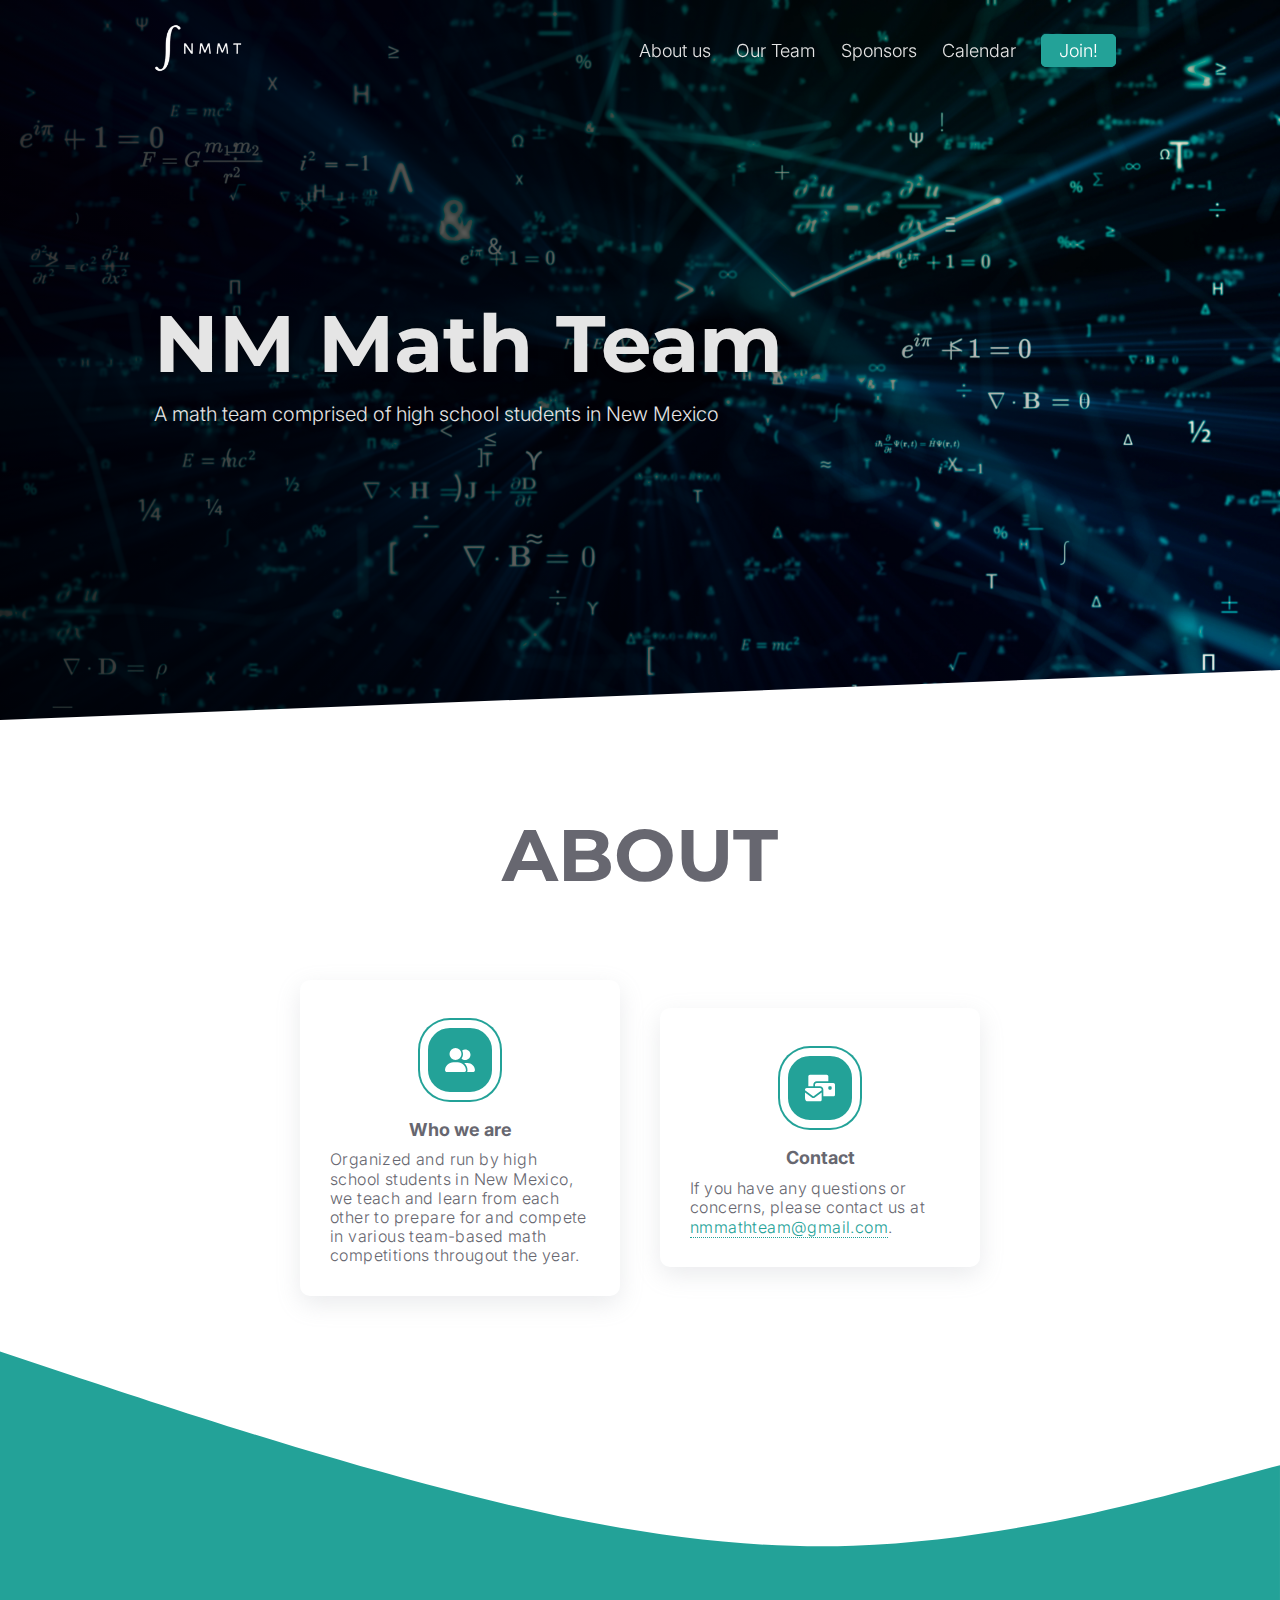
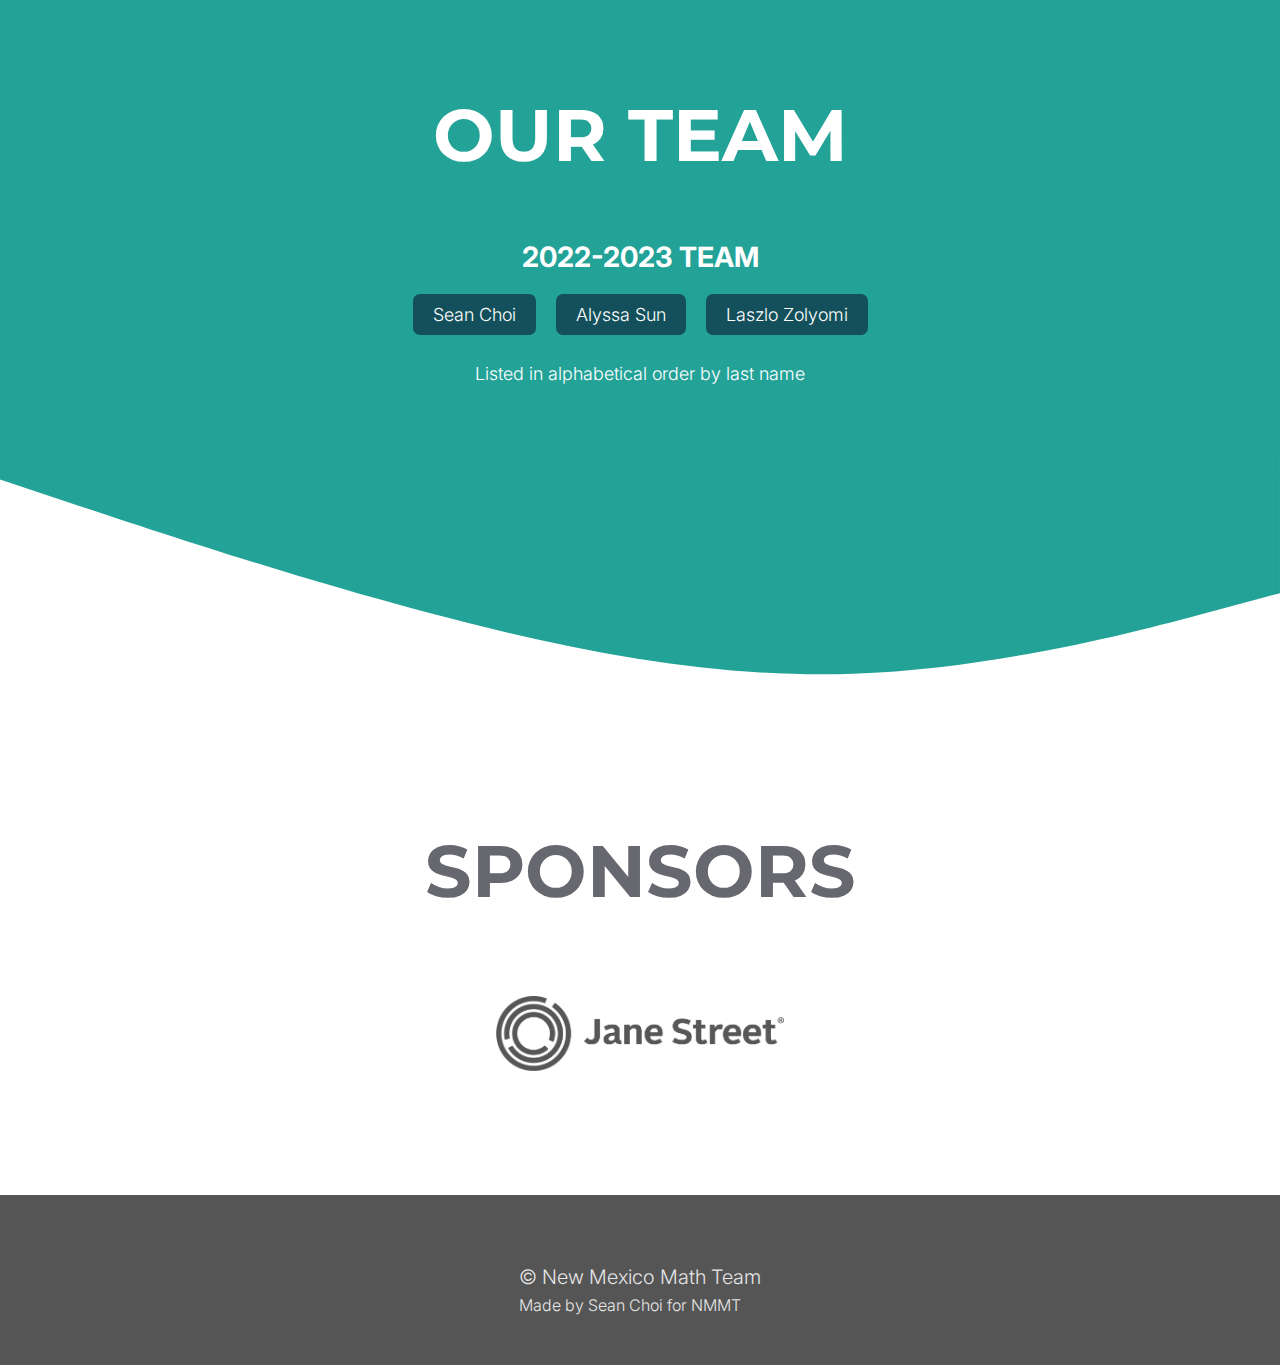
==== commit 4e9c5cae: "Sponsors" ====
--- a/index.html
+++ b/index.html
@@ -77,6 +77,14 @@
             d="M0,32L80,58.7C160,85,320,139,480,181.3C640,224,800,256,960,250.7C1120,245,1280,203,1360,181.3L1440,160L1440,0L1360,0C1280,0,1120,0,960,0C800,0,640,0,480,0C320,0,160,0,80,0L0,0Z">
         </path>
     </svg>
+    <section class="sponsors">
+        <h2 class="title" id="spons-header">SPONSORS</h2>
+        <div id="sponsor-wrap">
+            <div id="spons-iwrap" class="flex">
+                <img src="img/banners/jane_street.png" alt="Jane Street">
+            </div>
+        </div>
+    </section>
     <footer></footer>
 </body>
 
--- a/css/home.css
+++ b/css/home.css
@@ -1 +1 @@
-@charset "UTF-8";*{box-sizing:border-box}body,html{margin:0;padding:0;font-size:18px;font-family:inter,sans-serif;height:100%;font-weight:300;overscroll-behavior:none}nav,footer,.cards{display:flex;align-items:center}h1,h2{font-family:montserrat,sans-serif}a:not(nav a){color:#23a298;text-decoration:none;border-bottom:1px dotted #23a298;transition:color .3s,border-color .3s}a:not(nav a):hover{color:#1a7871;border-color:#1a7871}section{padding:50px 15vw;margin:0}section.two{background-color:#23a298;color:#fff}hr{width:80vw;border-top:1px solid #eee}h2{font-size:63px;text-align:center;margin-top:4vh;color:#676770}h3{font-size:48px;margin-top:3vh;color:#676770;margin-bottom:10px}.two h2,.two h3{color:#fff}nav{padding:0 12vw;width:100%;height:100px;justify-content:space-between;position:fixed;z-index:1;background:0 0;transition:background .3s,height .3s}nav a{color:#e5e5e5;text-decoration:none;white-space:nowrap;transition:color .3s}nav img{height:50px;transition:height .3s,invert .3s;width:auto}nav li{list-style:none;margin:0;padding:0;display:inline-block;margin-left:10px;margin-right:10px}nav ul{margin:0;padding:0}@media only screen and (max-width:800px){nav{padding:0 5vw}}.collapsed-nav{height:50px;background:#fff;box-shadow:0 2px 2px rgba(0,0,0,5%)}.collapsed-nav img{filter:invert(1);height:40px}.collapsed-nav a{color:#1f2532}#join{background:#23a298;padding:5px 17px;border-radius:5px;color:#fff;border:1px solid #23a298;transition:color .3s,background .3s}#join:hover{color:#23a298;background:0 0}#hamburger{display:none;cursor:pointer;z-index:4}#hamburger div{width:35px;height:5px;border-radius:3px;background-color:#fff;margin:6px 0;transition:.3s}#hamburger.open div:nth-of-type(1){transform:translate(0,11px)rotate(45deg)}#hamburger.open div:nth-of-type(2){opacity:0}#hamburger.open div:nth-of-type(3){transform:translate(0,-11px)rotate(-45deg)}@media only screen and (max-width:800px){.collapsed-nav a{color:#fff}.collapsed-nav #hamburger div{background:#000}#join,#join:hover{background:0 0;color:#fff}nav ul{display:flex;flex-direction:column;position:absolute;align-items:center;top:0;right:0;transform:translateX(200px);-webkit-transform:translateX(200px);width:200px;height:100vh;z-index:2;background:#23a298;margin:0;padding:60px 15px 0;transition:transform .3s;overflow:hidden}nav ul li{padding:10px 25px;border-bottom:1px solid rgba(255,255,255,.1);margin:0}nav ul a{display:block;position:relative;padding-top:10px;padding-bottom:10px;text-transform:uppercase}nav ul.open{transform:translateX(0);-webkit-transform:translateX(0)}#hamburger{display:block}#hamburger.open{position:fixed;top:20px;right:20px}#hamburger.open div{background-color:#fff}}footer{background:#555;height:170px;padding:0 35vw 0 25vw;justify-content:space-between;color:#e5e5e5}footer div{display:inline-block}footer a{text-decoration:none;color:#e5e5e5}footer img{height:60px}#footer-links{display:none}#copyright{margin:0}footer{padding:0;justify-content:center}@media only screen and (max-width:800px){#footer-links{display:none}#copyright{margin:0}footer{padding:0;justify-content:center;height:120px}}@media only screen and (max-width:500px){#madebyme{display:none;font-size:15px}}#copyright{display:block;font-size:20px;margin-top:20px;margin-bottom:5px}#madebyme{font-size:16px}#footer-links a{display:block;line-height:1.4}header{height:80vh;display:flex;flex-direction:column;justify-content:center;padding-left:12vw;color:#e5e5e5;background:linear-gradient(to right,rgba(0,0,0,.8),rgba(0,0,0,.6),transparent),url(/img/bg.jpeg);background-repeat:no-repeat;background-size:cover;background-position:50%;text-shadow:0 0 10px rgba(0,0,0,.4)}header div{font-size:20px}header h1{margin:0;padding:0;margin-bottom:10px;font-size:80px}.skew{transform:translateY(-50px);width:100%;height:50px}@media only screen and (max-width:800px){header{padding-left:5vw;height:90vh}header h1{font-size:60px;margin-bottom:30px}header div{font-size:17px}.skew{height:30px;transform:translateY(-30px)}}@media only screen and (max-width:500px){header{height:100vh;padding-left:15px}header h1{white-space:wrap;padding-left:10%;line-height:1.4}header div{display:none}.cards{padding:0 5vw}.skew{display:none}}.cards{padding:0 15vw;justify-content:center;flex-wrap:wrap;flex-grow:1;font-size:16px;line-height:1.3em;color:#676770}.cards h3{margin:0;padding:0;margin-bottom:10px;font-size:18px;text-align:center}.card{margin:20px;padding:30px;padding-top:40px;width:25vw;box-shadow:rgba(149,157,165,.2)0 8px 24px;min-width:300px;max-width:600px;border-radius:10px}.card p{margin:0;padding:0;letter-spacing:.4px;line-height:1.2em}.card img,.card svg{margin:0 auto;margin-bottom:20px;height:80px;width:80px;display:block;background:#1a7871;padding:17px;border-radius:30px;border:8px solid #fff;box-shadow:0 0 0 2px #1a7871}section{text-align:center}svg.wa:nth-of-type(2){transform:translateY(4px)}svg.wa:nth-of-type(3){transform:translateY(-1px)}.name{background:#114e49;padding:10px 20px;border-radius:7px;display:block;margin:10px}.name-wrap{display:flex;justify-content:center;flex-wrap:wrap}+@charset "UTF-8";*{box-sizing:border-box}body,html{margin:0;padding:0;font-size:18px;font-family:inter,sans-serif;height:100%;font-weight:300;overscroll-behavior:none}nav,footer,.cards{display:flex;align-items:center}h1,h2{font-family:montserrat,sans-serif}a:not(nav a){color:#23a298;text-decoration:none;border-bottom:1px dotted #23a298;transition:color .3s,border-color .3s}a:not(nav a):hover{color:#1a7871;border-color:#1a7871}section{padding:50px 15vw;margin:0}section.two{background-color:#23a298;color:#fff}hr{width:80vw;border-top:1px solid #eee}h2{font-size:73px;text-align:center;margin-top:4vh;color:#676770}h3{font-size:28px;margin-top:3vh;color:#676770;margin-bottom:10px}.two h2,.two h3{color:#fff}nav{padding:0 12vw;width:100%;height:100px;justify-content:space-between;position:fixed;z-index:1;background:0 0;transition:background .3s,height .3s}nav a{color:#e5e5e5;text-decoration:none;white-space:nowrap;transition:color .3s}nav img{height:50px;transition:height .3s,invert .3s;width:auto}nav li{list-style:none;margin:0;padding:0;display:inline-block;margin-left:10px;margin-right:10px}nav ul{margin:0;padding:0}@media only screen and (max-width:800px){nav{padding:0 5vw}}.collapsed-nav{height:50px;background:#fff;box-shadow:0 2px 2px rgba(0,0,0,5%)}.collapsed-nav img{filter:invert(1);height:40px}.collapsed-nav a{color:#1f2532}#join{background:#23a298;padding:5px 17px;border-radius:5px;color:#fff;border:1px solid #23a298;transition:color .3s,background .3s}#join:hover{color:#23a298;background:0 0}#hamburger{display:none;cursor:pointer;z-index:4}#hamburger div{width:35px;height:5px;border-radius:3px;background-color:#fff;margin:6px 0;transition:.3s}#hamburger.open div:nth-of-type(1){transform:translate(0,11px)rotate(45deg)}#hamburger.open div:nth-of-type(2){opacity:0}#hamburger.open div:nth-of-type(3){transform:translate(0,-11px)rotate(-45deg)}@media only screen and (max-width:800px){.collapsed-nav a{color:#fff}.collapsed-nav #hamburger div{background:#000}#join,#join:hover{background:0 0;color:#fff}nav ul{display:flex;flex-direction:column;position:absolute;align-items:center;top:0;right:0;transform:translateX(200px);-webkit-transform:translateX(200px);width:200px;height:100vh;z-index:2;background:#23a298;margin:0;padding:60px 15px 0;transition:transform .3s;overflow:hidden}nav ul li{padding:10px 25px;border-bottom:1px solid rgba(255,255,255,.1);margin:0}nav ul a{display:block;position:relative;padding-top:10px;padding-bottom:10px;text-transform:uppercase}nav ul.open{transform:translateX(0);-webkit-transform:translateX(0)}#hamburger{display:block}#hamburger.open{position:fixed;top:20px;right:20px}#hamburger.open div{background-color:#fff}}footer{background:#555;height:170px;padding:0 35vw 0 25vw;justify-content:space-between;color:#e5e5e5}footer div{display:inline-block}footer a{text-decoration:none;color:#e5e5e5}footer img{height:60px}#footer-links{display:none}#copyright{margin:0}footer{padding:0;justify-content:center}@media only screen and (max-width:800px){#footer-links{display:none}#copyright{margin:0}footer{padding:0;justify-content:center;height:120px}}@media only screen and (max-width:500px){#madebyme{display:none;font-size:15px}}#copyright{display:block;font-size:20px;margin-top:20px;margin-bottom:5px}#madebyme{font-size:16px}#footer-links a{display:block;line-height:1.4}header{height:80vh;display:flex;flex-direction:column;justify-content:center;padding-left:12vw;color:#e5e5e5;background:linear-gradient(to right,rgba(0,0,0,.8),rgba(0,0,0,.6),transparent),url(/img/bg.jpeg);background-repeat:no-repeat;background-size:cover;background-position:50%;text-shadow:0 0 10px rgba(0,0,0,.4)}header div{font-size:20px}header h1{margin:0;padding:0;margin-bottom:10px;font-size:80px}.skew{transform:translateY(-50px);width:100%;height:50px}@media only screen and (max-width:800px){header{padding-left:5vw;height:90vh}header h1{font-size:60px;margin-bottom:30px}header div{font-size:17px}.skew{height:30px;transform:translateY(-30px)}}@media only screen and (max-width:500px){header{height:100vh;padding-left:15px}header h1{white-space:wrap;padding-left:10%;line-height:1.4}header div{display:none}.cards{padding:0 5vw}.skew{display:none}#sponsor-wrap img{width:100%;height:auto}}.cards{padding:0 15vw;justify-content:center;flex-wrap:wrap;flex-grow:1;font-size:16px;line-height:1.3em;color:#676770}.cards h3{margin:0;padding:0;margin-bottom:10px;font-size:18px;text-align:center}.card{margin:20px;padding:30px;padding-top:40px;width:25vw;box-shadow:rgba(149,157,165,.2)0 8px 24px;min-width:300px;max-width:600px;border-radius:10px}.card p{margin:0;padding:0;letter-spacing:.4px;line-height:1.2em}.card img,.card svg{margin:0 auto;margin-bottom:20px;height:80px;width:80px;display:block;background:#23a298;padding:17px;border-radius:30px;border:8px solid #fff;box-shadow:0 0 0 2px #23a298}section{text-align:center}svg.wa:nth-of-type(2){transform:translateY(7px)}svg.wa:nth-of-type(3){transform:translateY(-1px)}.name{background:#13505b;padding:10px 20px;border-radius:7px;display:block;margin:10px}.name-wrap{display:flex;justify-content:center;flex-wrap:wrap}#sponsor-wrap{display:block;width:70%;margin:0 auto;margin-bottom:50px}#spons-iwrap{flex-wrap:wrap}#sponsor-wrap img{height:75px;width:auto;margin:20px;opacity:.75;filter:grayscale(100%);transition:opacity 300ms ease}#sponsor-wrap img:hover{opacity:1}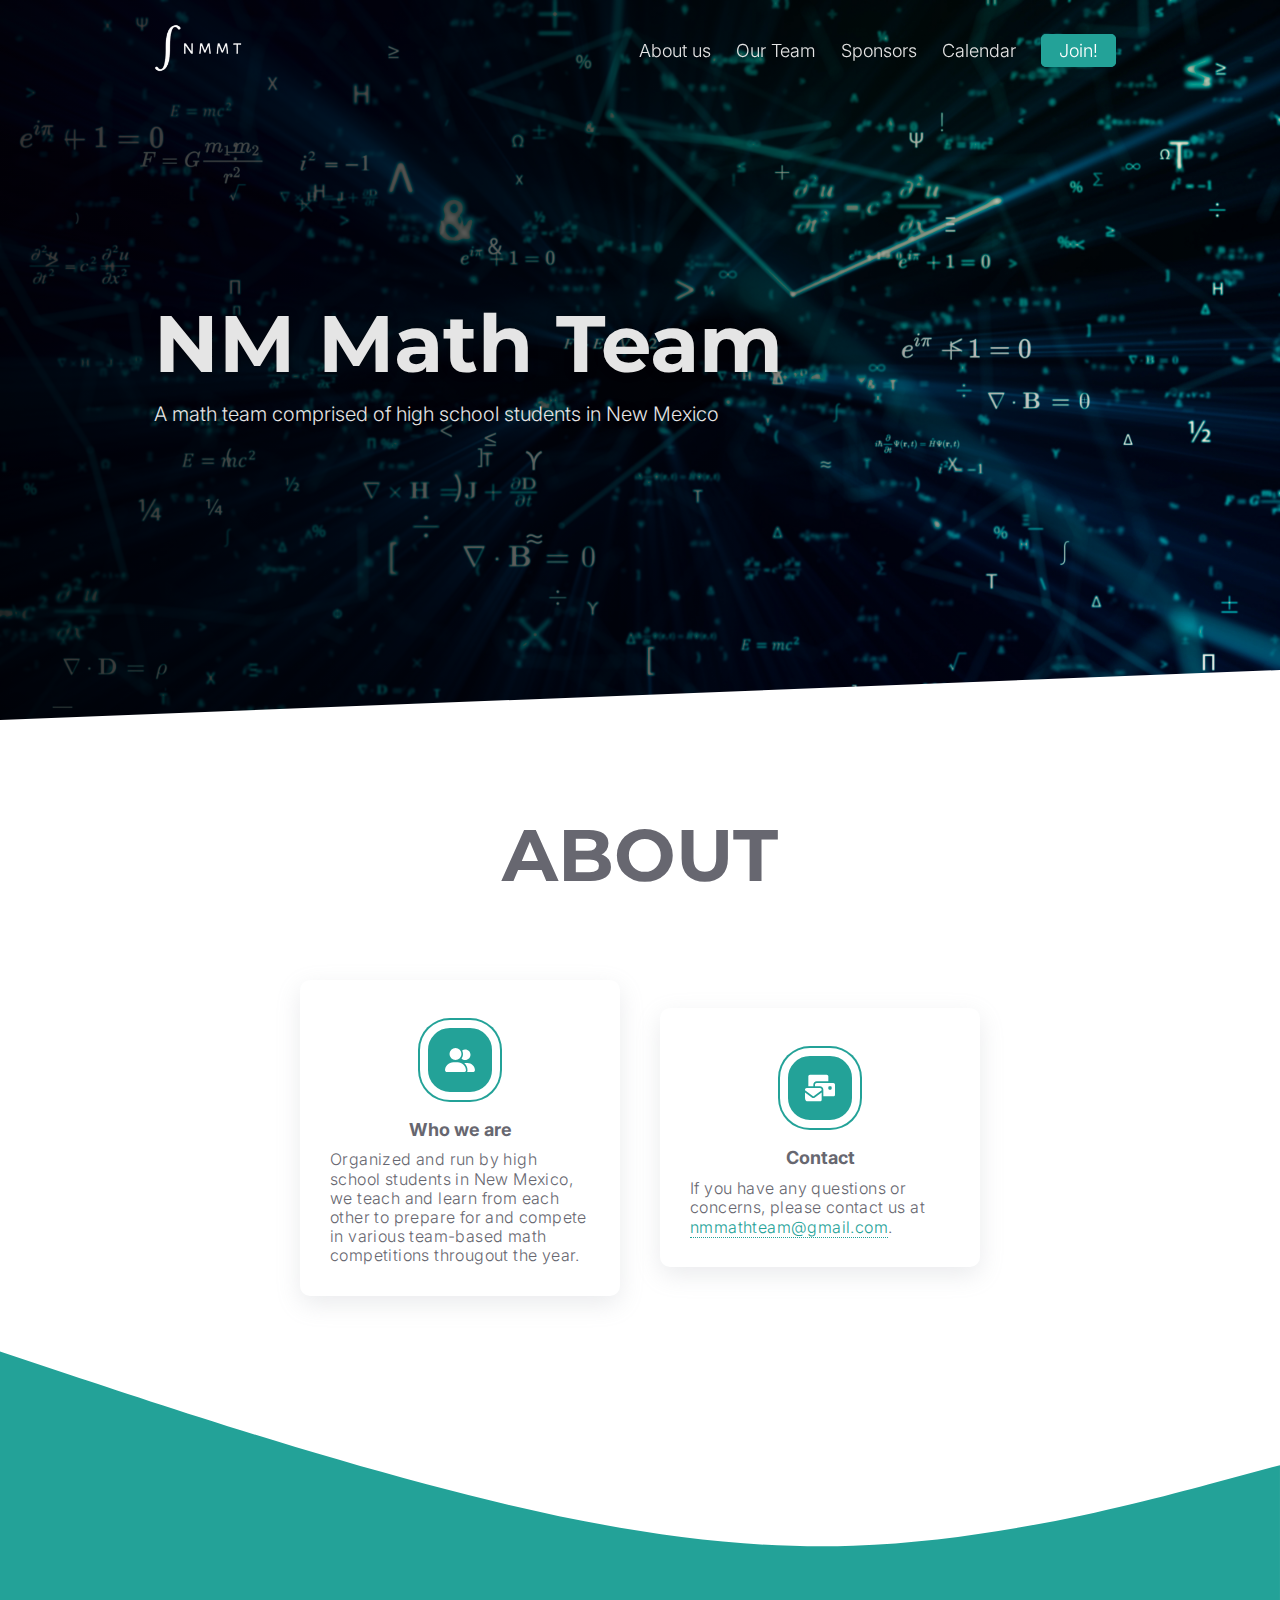
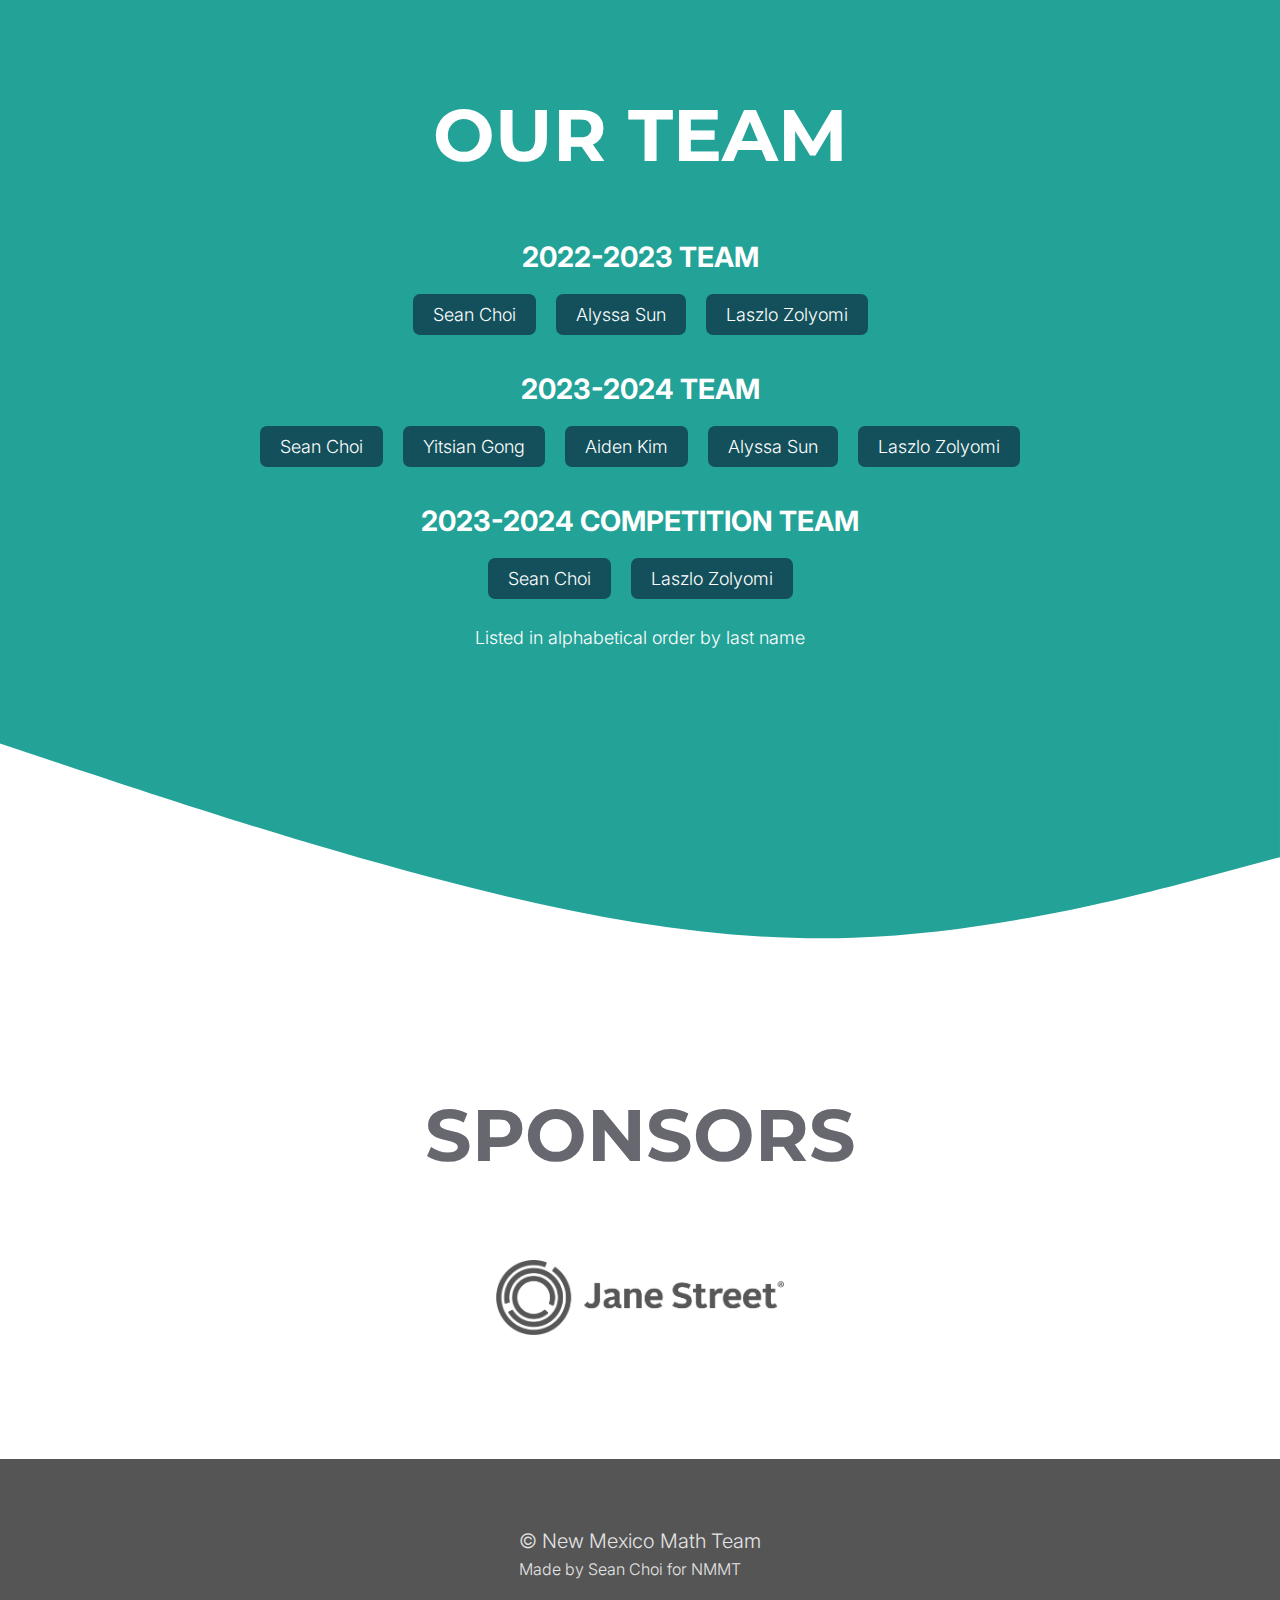
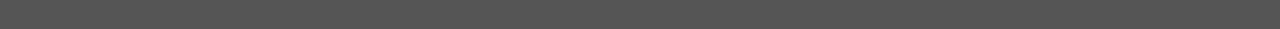
==== commit d0bdf04a: "Add files via upload" ====
--- a/index.html
+++ b/index.html
@@ -69,6 +69,21 @@
             <div class="name">Alyssa Sun</div>
             <div class="name">Laszlo Zolyomi</div>
         </div>
+        <h3>2023-2024 TEAM</h3>
+        <div class="name-wrap">
+            <div class="name">Sean Choi</div>
+            <div class="name">Yitsian Gong</div>
+            <div class="name">Aiden Kim</div>
+            <div class="name">Alyssa Sun</div>
+            <div class="name">Laszlo Zolyomi</div>
+            <div></div>
+        </div>
+        <h3>2023-2024 COMPETITION TEAM</h3>
+        <div class="name-wrap">
+            <div class="name">Sean Choi</div>
+            <div class="name">Laszlo Zolyomi</div>
+            <div></div>
+        </div>
         <p>Listed in alphabetical order by last name</p>
 
     </section>
